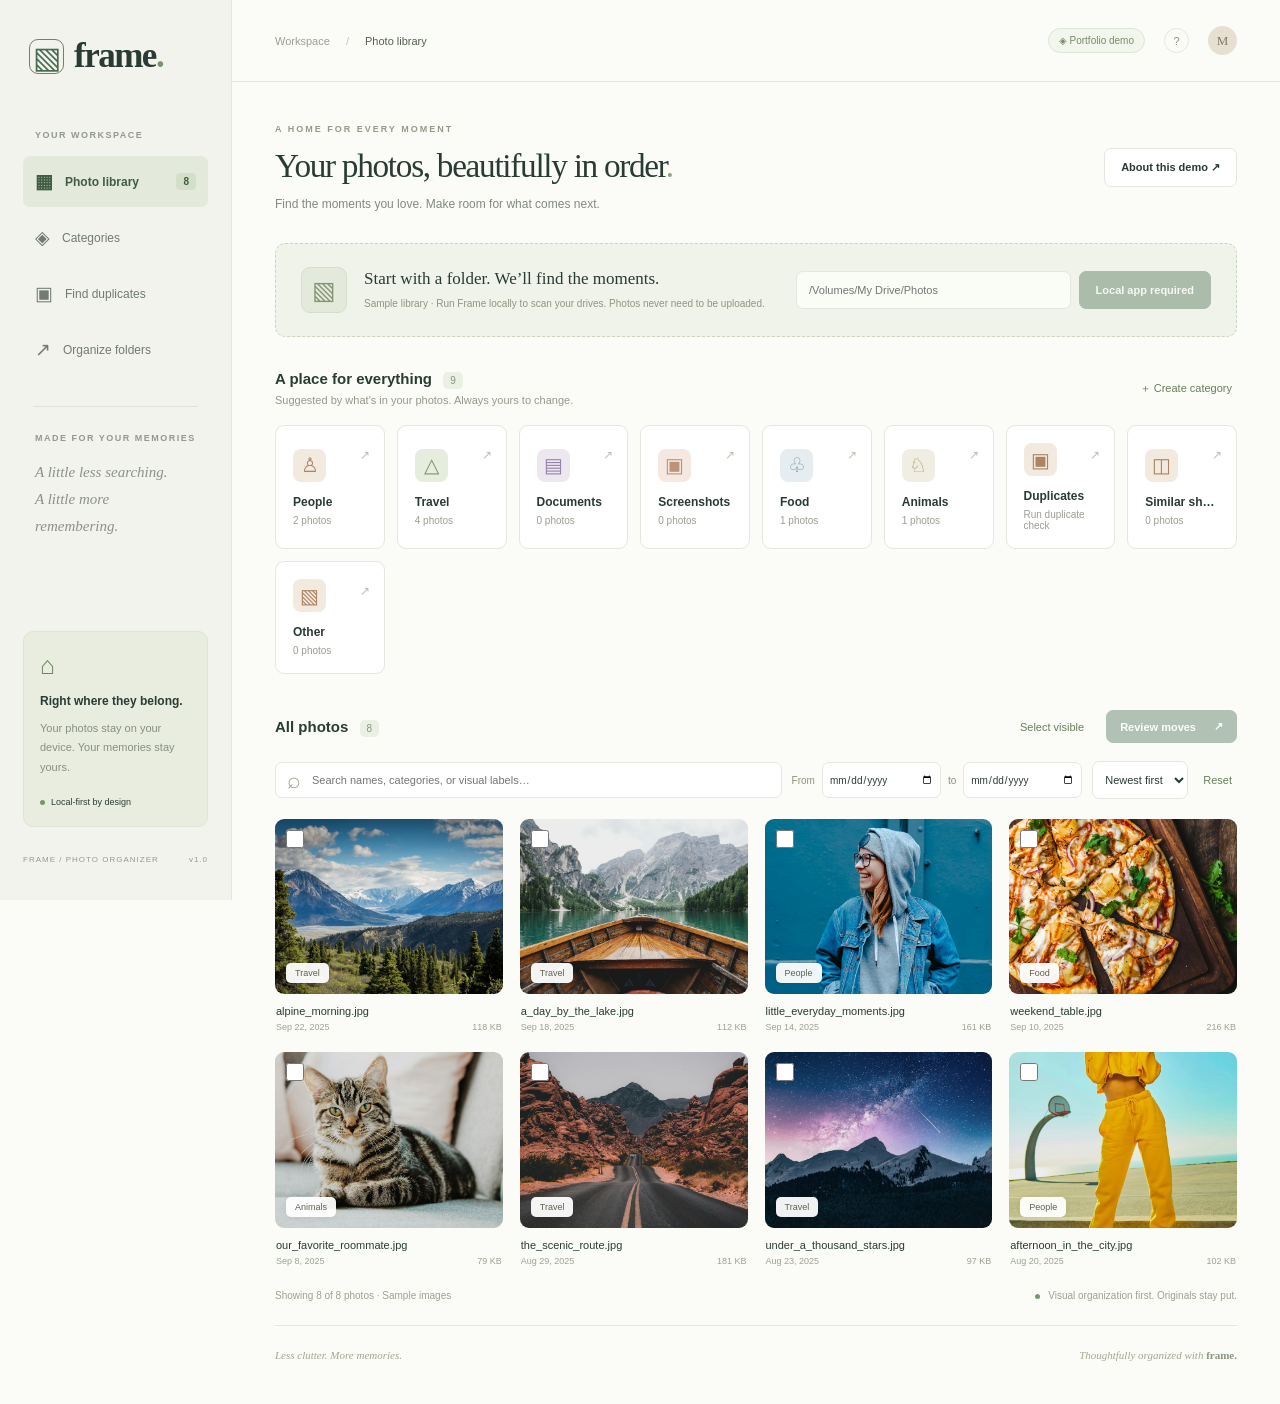
==== index.html @ 637c3566 "Update Frame portfolio demo interface" ====
<!doctype html>
<html lang="en"><head><meta charset="utf-8"><meta name="viewport" content="width=device-width,initial-scale=1"><meta name="description" content="Frame — a little order for a lifetime of photos. A private, local-first photo organizer."><title>Frame — Your photos, beautifully in order</title><link rel="icon" href="assets/icon.svg"><link rel="stylesheet" href="style.css"><script src="app.js" defer></script></head>
<body>
<aside class="sidebar">
<a class="brand" href="./" aria-label="Frame home"><span class="logo">▧</span> frame<span class="brand-dot">.</span></a>
<div class="workspace-label">YOUR WORKSPACE</div>
<button class="nav-item active" id="libraryNav"><span>▦</span> Photo library <span class="nav-count" id="navCount">0</span></button>
<button class="nav-item" id="categoryNav"><span>◈</span> Categories</button>
<button class="nav-item" id="duplicatesNav"><span>▣</span> Find duplicates</button>
<button class="nav-item" id="movesNav"><span>↗</span> Organize folders</button>
<div class="sidebar-divider"></div>
<div class="workspace-label">MADE FOR YOUR MEMORIES</div>
<p class="sidebar-copy">A little less searching.<br>A little more remembering.</p>
<div class="privacy-card"><span class="privacy-icon">⌂</span><strong>Right where they belong.</strong><p>Your photos stay on your device. Your memories stay yours.</p><span class="privacy-status"><i></i> Local-first by design</span></div>
<div class="sidebar-bottom">FRAME / PHOTO ORGANIZER <span>v1.0</span></div>
</aside>
<main>
<header class="topbar"><span>Workspace <span class="crumb">/</span> <b>Photo library</b></span><div class="topbar-right"><span id="modeBadge" class="mode-badge">Connecting…</span><button class="icon-button" id="helpButton" aria-label="How Frame works">?</button><span class="avatar">M</span></div></header>
<div class="content">
<section class="page-heading"><div><div class="eyebrow">A HOME FOR EVERY MOMENT</div><h1>Your photos, beautifully in order<span>.</span></h1><p>Find the moments you love. Make room for what comes next.</p></div><button id="demoButton" class="button secondary">Explore demo <span>↗</span></button></section>
<section class="import-panel"><div class="import-icon">▧</div><div class="import-copy"><h2>Start with a folder. We’ll find the moments.</h2><p id="importHint">Choose a folder on your Mac or a connected drive. Nothing is moved.</p></div><form id="scanForm"><label class="sr-only" for="folderPath">Folder path</label><input id="folderPath" autocomplete="off" placeholder="/Volumes/My Drive/Photos" required><button class="button secondary" id="chooseFolder" type="button" hidden>Choose folder…</button><button class="button primary" id="scanButton" type="submit">Scan folder <span>→</span></button></form></section>
<div id="scanStatus" class="scan-status" hidden role="status"></div>
<div class="section-title"><div><h2>A place for everything <span id="categoryTotal"></span></h2><p>Suggested by what’s in your photos. Always yours to change.</p></div><button class="text-button" id="newCategory">＋ Create category</button></div>
<section id="categoryCards" class="category-cards" aria-label="Photo categories"></section>
<section class="library-section"><div class="library-heading"><h2 id="libraryTitle">All photos <span id="photoCount">0</span></h2><div class="library-tools"><button class="text-button" id="selectVisible">Select visible</button><button class="button primary small" id="reviewButton" disabled>Review moves <span>↗</span></button></div></div>
<div class="filters"><div class="search-wrap"><span>⌕</span><input id="search" type="search" placeholder="Search names, categories, or visual labels…" aria-label="Search photos"></div><div class="date-group"><label for="fromDate">From</label><input id="fromDate" type="date" aria-label="Start date"><label for="toDate">to</label><input id="toDate" type="date" aria-label="End date"></div><select id="sort" aria-label="Sort photos"><option value="new">Newest first</option><option value="old">Oldest first</option><option value="name">Name A–Z</option></select><button class="text-button" id="clearFilters">Reset</button></div>
<div id="selectionBar" class="selection-bar" hidden><strong id="selectionText"></strong><button class="text-button" id="assignCategory">Add to category</button><button class="text-button" id="replaceCategory">Change categories</button><button class="text-button" id="reviewDeletion">Review for deletion…</button><button class="text-button" id="clearSelection">Clear selection</button></div>
<div id="photoGrid" class="photo-grid"></div><div id="emptyState" class="empty-state"><div>▧</div><h3>Your memories start here</h3><p>Scan a photo folder, or explore the sample library to see Frame in action.</p><button class="button secondary" id="emptyDemo">Explore sample library →</button></div>
<button id="loadMore" class="button secondary load-more" hidden>Show more photos</button>
<div class="library-footer"><span id="resultCount">No photos yet</span><span><i></i> Visual organization first. Originals stay put.</span></div></section>
<footer class="page-footer"><span>Less clutter. More memories.</span><span>Thoughtfully organized with <b>frame.</b></span></footer>
</div></main>
<dialog id="modal"><div class="modal-heading"><h2 id="modalTitle"></h2><button class="icon-button" id="closeModal" aria-label="Close dialog">×</button></div><div id="modalBody"></div><div class="modal-actions" id="modalActions"></div></dialog>
<div id="toast" role="status" hidden></div>
</body></html>
---- style.css ----
:root{--ink:#293b34;--muted:#828980;--green:#456b51;--pale:#eef2e8;--line:#e5e7df;--paper:#fbfcf8;--white:#fff;--serif:Georgia,'Times New Roman',serif}*{box-sizing:border-box}body{margin:0;background:var(--paper);color:var(--ink);font:14px -apple-system,BlinkMacSystemFont,'Segoe UI',sans-serif}button,input,select{font:inherit}button,a,input,select{outline-offset:4px}button{cursor:pointer}button:disabled{opacity:.4;cursor:not-allowed}a{color:inherit;text-decoration:none}button{color:inherit}button,input,select{border-radius:7px}input,select{border:1px solid var(--line);background:white;color:var(--ink);padding:11px 12px;min-width:0}button{border:0;background:none}button:hover:not(:disabled){filter:brightness(.96)}.sidebar{position:fixed;inset:0 auto 0 0;width:232px;background:#f2f3ed;border-right:1px solid var(--line);padding:36px 23px;display:flex;flex-direction:column}.brand{font-family:var(--serif);font-size:35px;font-weight:bold;display:flex;align-items:center;letter-spacing:-1.5px;gap:10px;margin:0 6px 54px}.brand-dot{color:#7b936a;margin-left:-10px}.logo{font:30px Georgia;display:grid;place-items:center;width:35px;height:35px;border:1px solid #6f836a;border-radius:9px;color:var(--green)}.workspace-label{font-size:9px;letter-spacing:1.5px;color:#92998d;font-weight:600;margin:0 12px 16px}.nav-item{display:flex;align-items:center;text-align:left;gap:12px;padding:14px 12px;margin-bottom:5px;font-size:12px;width:100%;color:#717b70}.nav-item>span:first-child{font-size:19px}.nav-item.active{background:#e3e9db;color:#405c42;font-weight:600}.nav-count{margin-left:auto;font-size:10px;background:#d4dfc9;padding:3px 7px;border-radius:4px}.sidebar-divider{border-top:1px solid #dfe3d8;margin:26px 10px}.sidebar-copy{font:italic 15px/1.8 var(--serif);color:#8b9384;margin:0 12px}.privacy-card{margin-top:auto;background:#e8ede0;border:1px solid #dde5d4;padding:19px 16px;border-radius:10px}.privacy-icon{display:block;font-size:25px;color:#6f8660;margin-bottom:12px}.privacy-card strong{font-size:12px}.privacy-card p{font-size:11px;line-height:1.8;color:#87907c}.privacy-status{font-size:9px;display:flex;align-items:center;gap:6px;margin-top:19px}.privacy-status i,.library-footer i{width:5px;height:5px;border-radius:50%;background:#78966e;display:inline-block}.sidebar-bottom{margin-top:28px;font-size:8px;letter-spacing:1px;color:#959b8c;display:flex;justify-content:space-between}main{margin-left:232px}.topbar{height:82px;border-bottom:1px solid var(--line);display:flex;align-items:center;justify-content:space-between;padding:0 43px;font-size:11px;color:#9a9e95}.topbar b{font-weight:500;color:#54604f}.crumb{margin:0 13px;color:#bfc3b9}.topbar-right{display:flex;gap:19px;align-items:center}.mode-badge{border:1px solid #dde5d4;background:#f3f6ed;color:#778b64;padding:6px 10px;border-radius:20px;font-size:10px}.avatar{width:29px;height:29px;border-radius:50%;background:#e7e0d2;display:grid;place-items:center;color:#827761;font:13px var(--serif)}.icon-button{border:1px solid var(--line);border-radius:50%;width:25px;height:25px;color:#8a9380}.content{max-width:1510px;margin:auto;padding:42px 43px 20px}.page-heading{display:flex;justify-content:space-between;align-items:center;gap:20px;margin-bottom:32px}.eyebrow{font-size:9px;letter-spacing:2px;color:#939b88;font-weight:600}h1{font:normal clamp(26px,2.6vw,39px)/1.18 var(--serif);letter-spacing:-1.3px;margin:12px 0}h1 span{color:#93a17e}.page-heading p{font-size:12px;color:var(--muted);margin:0}.button{padding:12px 16px;display:inline-flex;align-items:center;justify-content:center;gap:18px;font-size:11px;font-weight:600;white-space:nowrap}.primary{background:var(--green);color:#fff;border:1px solid var(--green)}.secondary{background:white;border:1px solid var(--line)}.small{padding:9px 13px}.import-panel{padding:23px 25px;border:1px dashed #cbd4c1;background:#f0f3e9;border-radius:10px;display:flex;align-items:center;gap:17px}.import-icon{font-size:25px;color:#839573;background:#e4eadb;border:1px solid #d6dfcb;border-radius:9px;min-width:46px;height:46px;display:grid;place-items:center}.import-copy{flex:1}.import-copy h2{font:normal 17px var(--serif);margin:0 0 7px}.import-copy p{font-size:10px;color:#8d9681;margin:0;line-height:1.6}#scanForm{display:flex;gap:8px;flex:1;max-width:430px}#folderPath{width:100%;font-size:11px;background:#fafcf6}.section-title{display:flex;justify-content:space-between;align-items:center;margin:33px 0 19px}h2{font-size:15px;font-weight:600;margin:0}.section-title h2 span,.library-heading h2 span{font:10px -apple-system,sans-serif;color:#87967c;background:#eaf0e3;border-radius:5px;padding:3px 7px;margin-left:7px}.section-title p{font-size:11px;color:#93998b;margin:7px 0 0}.text-button{font-size:11px;color:#687e59;padding:8px 5px;white-space:nowrap}.category-cards{display:grid;grid-template-columns:repeat(8,minmax(0,1fr));gap:12px}.category-card{border:1px solid var(--line);background:#fff;padding:17px;text-align:left;border-radius:9px;min-height:112px;position:relative}.category-card.active{border-color:#7a9270;background:#f0f4e9;box-shadow:0 0 0 1px #7a927022}.cat-icon{display:grid;place-items:center;background:#f2e9df;color:#ad8461;width:33px;height:33px;border-radius:8px;font:20px var(--serif);margin-bottom:13px}.category-card:nth-child(2) .cat-icon{background:#e6eddf;color:#7d9664}.category-card:nth-child(3) .cat-icon{background:#ede8f0;color:#9782ab}.category-card:nth-child(4) .cat-icon{background:#f5e8e1;color:#bd9377}.category-card:nth-child(5) .cat-icon{background:#e6edf1;color:#7c9aa7}.category-card:nth-child(6) .cat-icon{background:#f0eee2;color:#a69b69}.cat-name{display:block;font-size:12px;font-weight:600;overflow:hidden;text-overflow:ellipsis;white-space:nowrap}.cat-count{display:block;font-size:10px;color:#9a9e92;margin-top:6px}.cat-arrow{position:absolute;right:14px;top:22px;color:#b8c0af;font-size:12px}.library-section{margin-top:36px}.library-heading{display:flex;align-items:center;justify-content:space-between;margin-bottom:18px}.library-tools{display:flex;align-items:center;gap:17px}.filters{display:flex;gap:10px;margin-bottom:20px;align-items:center}.search-wrap{display:flex;align-items:center;position:relative;flex:1;min-width:150px}.search-wrap span{position:absolute;left:12px;font-size:23px;color:#9da694}.search-wrap input{width:100%;padding-left:36px;font-size:11px}.date-group{display:flex;align-items:center;gap:7px;color:#89927e;font-size:10px}.date-group input{font-size:10px;padding:10px 6px;width:119px}select{font-size:11px;max-width:170px;padding:11px 8px}.photo-grid{display:grid;grid-template-columns:repeat(4,minmax(0,1fr));gap:20px 17px}.photo-card{min-width:0}.photo-image{position:relative;border-radius:9px;overflow:hidden;aspect-ratio:1.3;background:#e8eadd}.photo-image img{width:100%;height:100%;object-fit:cover;transition:transform .35s}.photo-card:hover img{transform:scale(1.035)}.photo-card.selected .photo-image{outline:3px solid #6e8a58;outline-offset:2px}.photo-checkbox{position:absolute;top:11px;left:11px;width:18px;height:18px;accent-color:#4b6f4c;cursor:pointer;margin:0}.photo-open{position:absolute;inset:0;width:100%;height:100%;border-radius:0}.photo-checkbox{z-index:1}.photo-tag{position:absolute;bottom:11px;left:11px;background:#fffffff0;padding:5px 9px;border-radius:5px;font-size:9px;color:#59644f;pointer-events:none;box-shadow:0 1px 5px #0001}.photo-name{font-size:11px;font-weight:500;margin:11px 1px 5px;white-space:nowrap;overflow:hidden;text-overflow:ellipsis}.photo-meta{display:flex;justify-content:space-between;font-size:9px;color:#9da292;gap:8px;margin:0 1px}.library-footer{display:flex;justify-content:space-between;padding:24px 0;border-bottom:1px solid var(--line);font-size:10px;color:#9ba28f}.library-footer i{margin-right:5px}.page-footer{display:flex;justify-content:space-between;font:italic 11px var(--serif);color:#a1a791;padding:23px 0}.page-footer b{font-style:normal;color:#88957c}.selection-bar{display:flex;align-items:center;gap:18px;background:#e7eedf;padding:8px 14px;border-radius:7px;margin:0 0 18px;font-size:12px}.empty-state{text-align:center;padding:60px 20px;border:1px dashed #d8dfce;border-radius:10px;color:#929b86}.empty-state>div{font-size:42px}.empty-state h3{font:24px var(--serif);color:#536b4c}.empty-state p{font-size:12px}.load-more{display:block;margin:24px auto 0}.scan-status{background:#e7eddf;padding:13px 18px;margin-top:14px;border-radius:7px;font-size:12px;line-height:1.6}.scan-status progress{width:100%;height:5px;accent-color:var(--green)}dialog{border:1px solid var(--line);border-radius:15px;width:min(700px,94vw);padding:26px;color:var(--ink);box-shadow:0 30px 100px #182b3433}dialog::backdrop{background:#23302b80;backdrop-filter:blur(4px)}.modal-heading{display:flex;align-items:center;justify-content:space-between;margin-bottom:20px}.modal-heading h2{font:25px var(--serif)}#modalBody{font-size:13px;line-height:1.7;max-height:65vh;overflow:auto}#modalBody input,#modalBody select{width:100%;margin:8px 0}#modalBody label{display:block;font-size:12px}#modalBody .detail-image{width:100%;max-height:43vh;object-fit:contain;background:#f2f3ec;border-radius:9px}.modal-actions{display:flex;justify-content:flex-end;gap:10px;margin-top:22px}.move-entry{padding:12px 0;border-bottom:1px solid var(--line);word-break:break-all;font-size:11px}.move-entry b{display:block}.note{background:#f0f3e9;padding:12px;border-radius:7px;color:#657359;font-size:12px}.detail-path{word-break:break-all;color:#839078;font-size:11px}#toast{position:fixed;bottom:25px;left:50%;transform:translateX(-50%);max-width:90vw;padding:14px 22px;border-radius:9px;background:#314e39;color:white;z-index:10;font-size:12px;box-shadow:0 5px 20px #0002}[hidden]{display:none!important}.sr-only{position:absolute;width:1px;height:1px;overflow:hidden;clip:rect(0,0,0,0)}@media(min-width:1600px){.photo-grid{grid-template-columns:repeat(5,minmax(0,1fr))}}@media(max-width:1200px){.sidebar{width:195px;padding:30px 15px}main{margin-left:195px}.content{padding:30px 26px}.topbar{padding:0 26px}.import-panel{flex-wrap:wrap}#scanForm{max-width:none;flex-basis:100%}.category-cards{grid-template-columns:repeat(3,minmax(0,1fr))}.category-card{min-height:94px}.cat-icon{float:left;margin:0 12px 0 0}.cat-arrow{display:none}.cat-name{margin-top:3px}.photo-grid{grid-template-columns:repeat(3,minmax(0,1fr))}.filters{flex-wrap:wrap}.search-wrap{flex-basis:100%}}@media(max-width:760px){.sidebar{display:none}main{margin-left:0}.content{padding:25px 18px}.topbar{height:62px;padding:0 18px}.page-heading{align-items:flex-start}.page-heading>.button{display:none}h1{font-size:30px;max-width:340px}.category-cards{gap:8px}.category-card{padding:12px}.cat-icon{float:none;margin-bottom:8px;width:27px;height:27px;font-size:17px}.cat-name{font-size:11px}.photo-grid{grid-template-columns:repeat(2,minmax(0,1fr));gap:18px 12px}.import-panel{padding:17px}.import-copy h2{font-size:16px}.import-icon{display:none}.section-title p{max-width:220px;line-height:1.6}.section-title{gap:8px}.section-title h2{font-size:14px}.date-group input{width:112px}.filters select{flex:1}.library-tools{gap:7px}.library-tools .text-button{font-size:10px}.library-footer{gap:15px;font-size:9px;line-height:1.6}.selection-bar{flex-wrap:wrap;gap:8px}.page-footer{font-size:10px}.topbar-right{gap:10px}}

.duplicate-group{display:grid;grid-template-columns:repeat(auto-fit,minmax(150px,1fr));gap:12px;border-bottom:1px solid var(--line);padding-bottom:18px}.duplicate-group img{width:100%;height:140px;object-fit:cover;border-radius:8px}.duplicate-group p{margin:4px 0;overflow-wrap:anywhere}.duplicate-group input{width:auto!important;margin-right:6px!important}.duplicate-group label{display:flex!important;align-items:center}
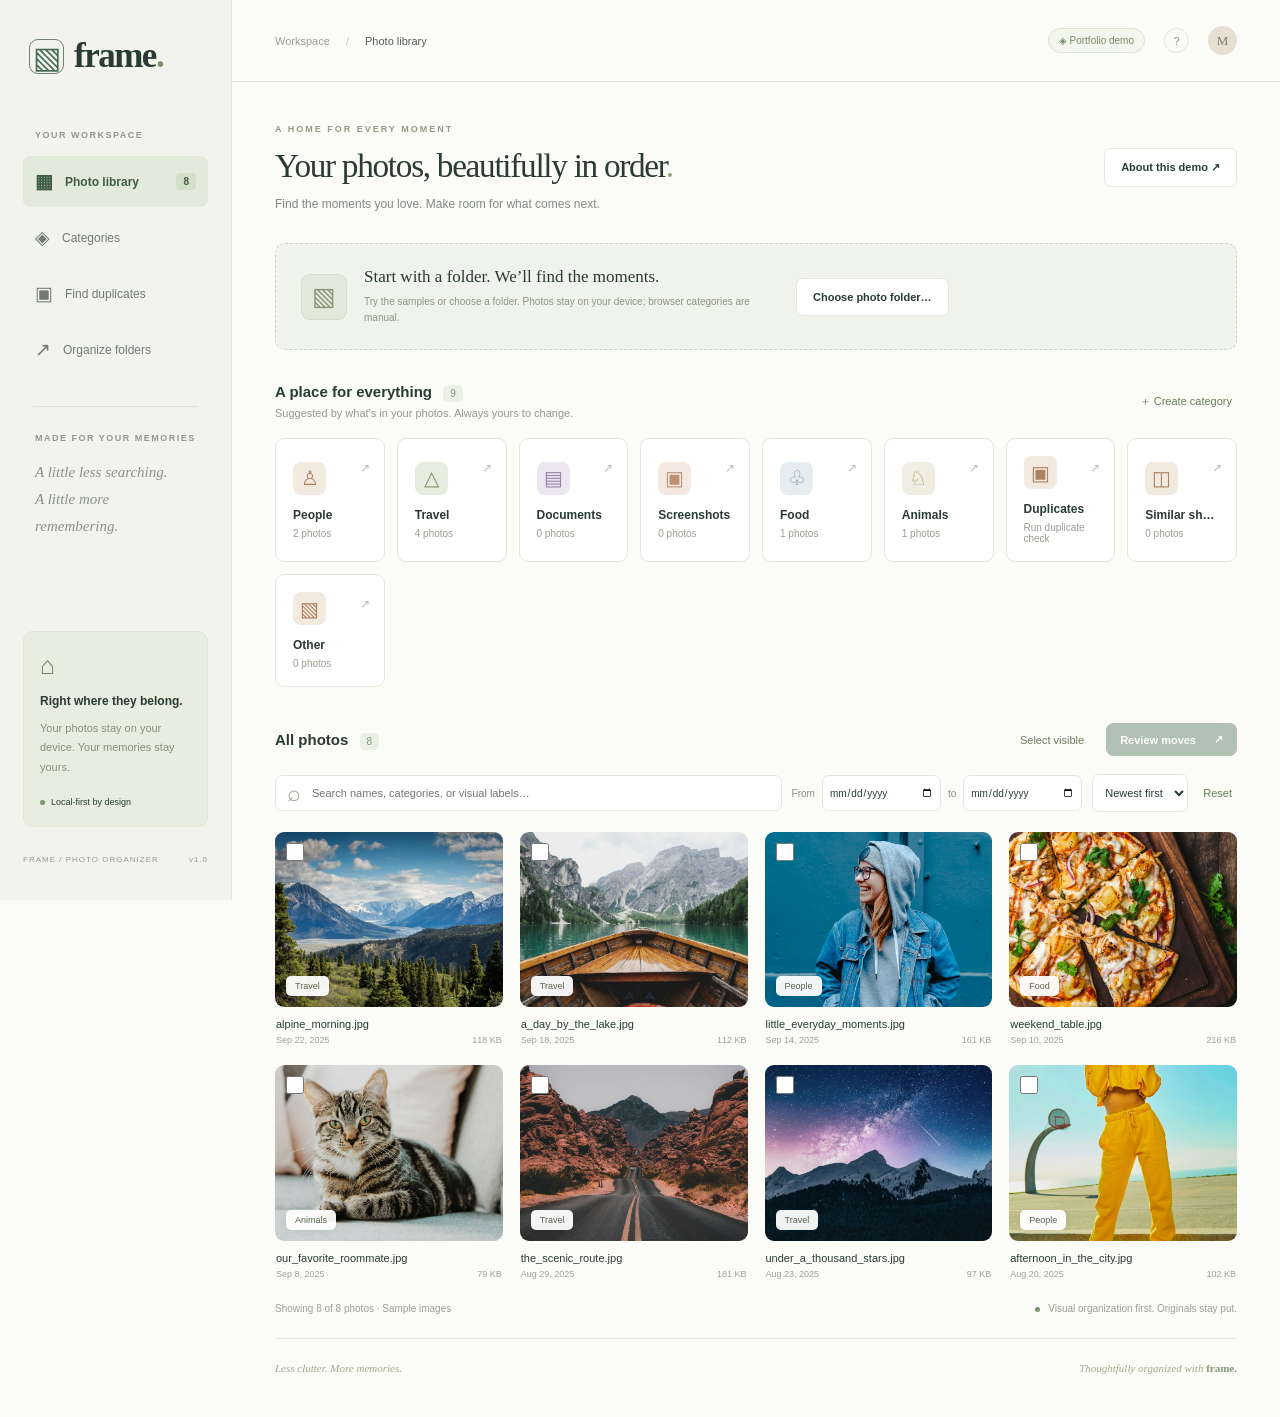
==== commit f57f5749: "Allow private browser-local folder viewing" ====
--- a/index.html
+++ b/index.html
@@ -18,7 +18,7 @@
 <header class="topbar"><span>Workspace <span class="crumb">/</span> <b>Photo library</b></span><div class="topbar-right"><span id="modeBadge" class="mode-badge">Connecting…</span><button class="icon-button" id="helpButton" aria-label="How Frame works">?</button><span class="avatar">M</span></div></header>
 <div class="content">
 <section class="page-heading"><div><div class="eyebrow">A HOME FOR EVERY MOMENT</div><h1>Your photos, beautifully in order<span>.</span></h1><p>Find the moments you love. Make room for what comes next.</p></div><button id="demoButton" class="button secondary">Explore demo <span>↗</span></button></section>
-<section class="import-panel"><div class="import-icon">▧</div><div class="import-copy"><h2>Start with a folder. We’ll find the moments.</h2><p id="importHint">Choose a folder on your Mac or a connected drive. Nothing is moved.</p></div><form id="scanForm"><label class="sr-only" for="folderPath">Folder path</label><input id="folderPath" autocomplete="off" placeholder="/Volumes/My Drive/Photos" required><button class="button secondary" id="chooseFolder" type="button" hidden>Choose folder…</button><button class="button primary" id="scanButton" type="submit">Scan folder <span>→</span></button></form></section>
+<section class="import-panel"><div class="import-icon">▧</div><div class="import-copy"><h2>Start with a folder. We’ll find the moments.</h2><p id="importHint">Choose a folder on your Mac or a connected drive. Nothing is moved.</p></div><form id="scanForm"><label class="sr-only" for="folderPath">Folder path</label><input id="folderPath" autocomplete="off" placeholder="/Volumes/My Drive/Photos" required><button class="button secondary" id="chooseFolder" type="button" hidden>Choose folder…</button><input id="browserFolder" type="file" webkitdirectory multiple hidden><button class="button primary" id="scanButton" type="submit">Scan folder <span>→</span></button></form></section>
 <div id="scanStatus" class="scan-status" hidden role="status"></div>
 <div class="section-title"><div><h2>A place for everything <span id="categoryTotal"></span></h2><p>Suggested by what’s in your photos. Always yours to change.</p></div><button class="text-button" id="newCategory">＋ Create category</button></div>
 <section id="categoryCards" class="category-cards" aria-label="Photo categories"></section>
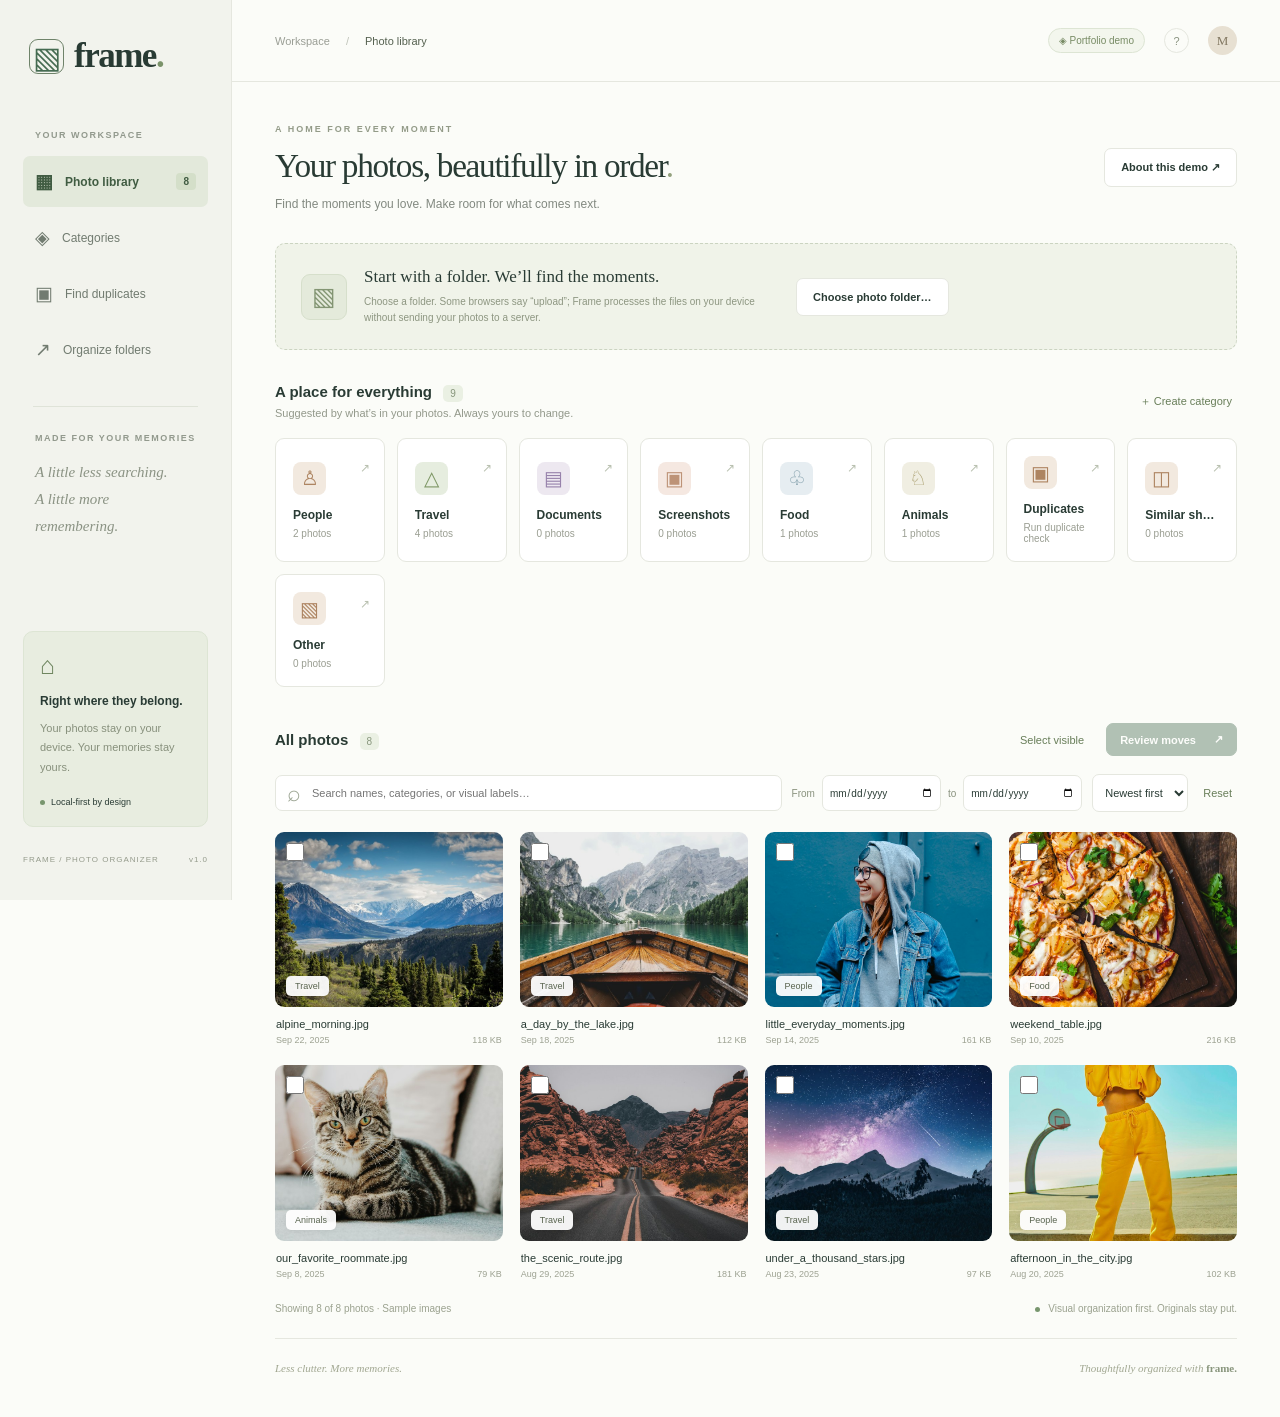
==== commit 382c7460: "Add on-device photo grouping and duplicate checks" ====
--- a/index.html
+++ b/index.html
@@ -1,5 +1,5 @@
 <!doctype html>
-<html lang="en"><head><meta charset="utf-8"><meta name="viewport" content="width=device-width,initial-scale=1"><meta name="description" content="Frame — a little order for a lifetime of photos. A private, local-first photo organizer."><title>Frame — Your photos, beautifully in order</title><link rel="icon" href="assets/icon.svg"><link rel="stylesheet" href="style.css"><script src="app.js" defer></script></head>
+<html lang="en"><head><meta charset="utf-8"><meta name="viewport" content="width=device-width,initial-scale=1"><meta name="description" content="Frame — a little order for a lifetime of photos. A private, local-first photo organizer."><title>Frame — Your photos, beautifully in order</title><link rel="icon" href="assets/icon.svg"><link rel="stylesheet" href="style.css?v=20261105"><script src="assets/frame-detector.js?v=20261105c" defer></script><script src="browser-analysis.js?v=20261105c" defer></script><script src="app.js?v=20261105c" defer></script></head>
 <body>
 <aside class="sidebar">
 <a class="brand" href="./" aria-label="Frame home"><span class="logo">▧</span> frame<span class="brand-dot">.</span></a>
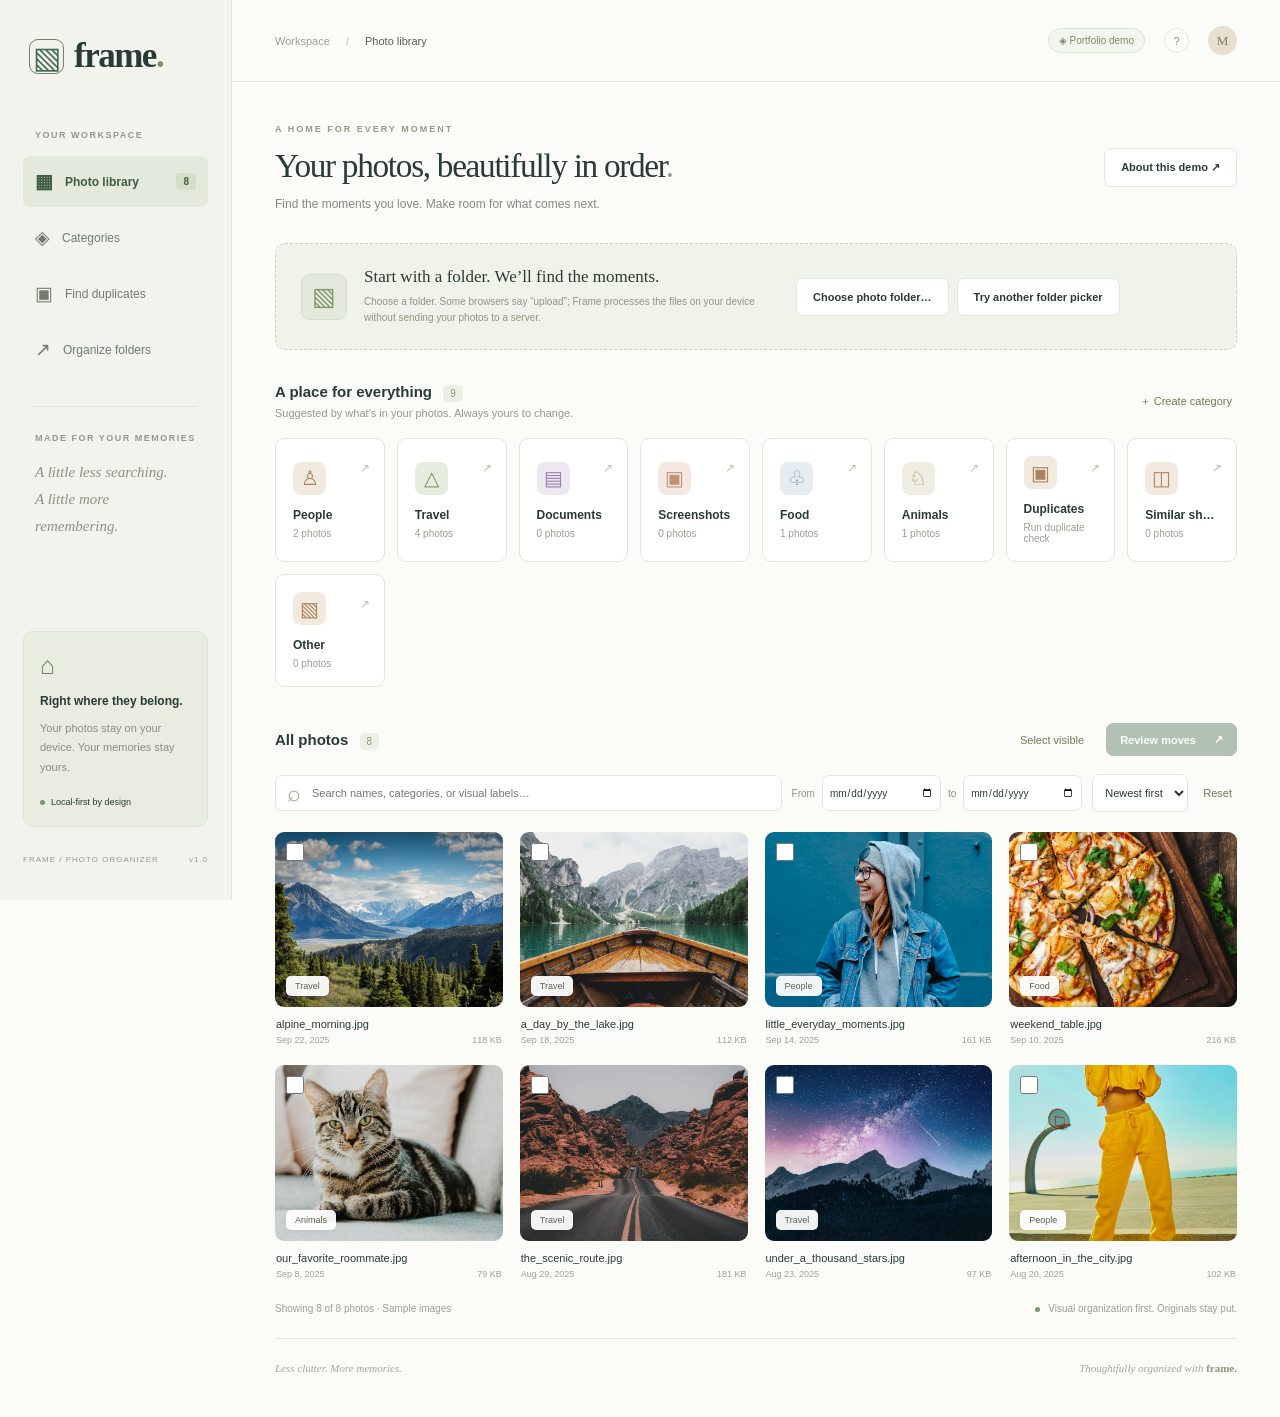
==== commit 8a846a26: "Improve browser folder picker feedback" ====
--- a/index.html
+++ b/index.html
@@ -1,5 +1,5 @@
 <!doctype html>
-<html lang="en"><head><meta charset="utf-8"><meta name="viewport" content="width=device-width,initial-scale=1"><meta name="description" content="Frame — a little order for a lifetime of photos. A private, local-first photo organizer."><title>Frame — Your photos, beautifully in order</title><link rel="icon" href="assets/icon.svg"><link rel="stylesheet" href="style.css?v=20261105"><script src="assets/frame-detector.js?v=20261105c" defer></script><script src="browser-analysis.js?v=20261105c" defer></script><script src="app.js?v=20261105c" defer></script></head>
+<html lang="en"><head><meta charset="utf-8"><meta name="viewport" content="width=device-width,initial-scale=1"><meta name="description" content="Frame — a little order for a lifetime of photos. A private, local-first photo organizer."><title>Frame — Your photos, beautifully in order</title><link rel="icon" href="assets/icon.svg"><link rel="stylesheet" href="style.css?v=20261105"><script src="assets/frame-detector.js?v=20261105d" defer></script><script src="browser-analysis.js?v=20261105d" defer></script><script src="app.js?v=20261105d" defer></script></head>
 <body>
 <aside class="sidebar">
 <a class="brand" href="./" aria-label="Frame home"><span class="logo">▧</span> frame<span class="brand-dot">.</span></a>
@@ -18,7 +18,7 @@
 <header class="topbar"><span>Workspace <span class="crumb">/</span> <b>Photo library</b></span><div class="topbar-right"><span id="modeBadge" class="mode-badge">Connecting…</span><button class="icon-button" id="helpButton" aria-label="How Frame works">?</button><span class="avatar">M</span></div></header>
 <div class="content">
 <section class="page-heading"><div><div class="eyebrow">A HOME FOR EVERY MOMENT</div><h1>Your photos, beautifully in order<span>.</span></h1><p>Find the moments you love. Make room for what comes next.</p></div><button id="demoButton" class="button secondary">Explore demo <span>↗</span></button></section>
-<section class="import-panel"><div class="import-icon">▧</div><div class="import-copy"><h2>Start with a folder. We’ll find the moments.</h2><p id="importHint">Choose a folder on your Mac or a connected drive. Nothing is moved.</p></div><form id="scanForm"><label class="sr-only" for="folderPath">Folder path</label><input id="folderPath" autocomplete="off" placeholder="/Volumes/My Drive/Photos" required><button class="button secondary" id="chooseFolder" type="button" hidden>Choose folder…</button><input id="browserFolder" type="file" webkitdirectory multiple hidden><button class="button primary" id="scanButton" type="submit">Scan folder <span>→</span></button></form></section>
+<section class="import-panel"><div class="import-icon">▧</div><div class="import-copy"><h2>Start with a folder. We’ll find the moments.</h2><p id="importHint">Choose a folder on your Mac or a connected drive. Nothing is moved.</p></div><form id="scanForm"><label class="sr-only" for="folderPath">Folder path</label><input id="folderPath" autocomplete="off" placeholder="/Volumes/My Drive/Photos" required><button class="button secondary" id="chooseFolder" type="button" hidden>Choose folder…</button><button class="button secondary" id="compatFolder" type="button" hidden>Try another folder picker</button><input id="browserFolder" type="file" webkitdirectory multiple hidden><button class="button primary" id="scanButton" type="submit">Scan folder <span>→</span></button></form></section>
 <div id="scanStatus" class="scan-status" hidden role="status"></div>
 <div class="section-title"><div><h2>A place for everything <span id="categoryTotal"></span></h2><p>Suggested by what’s in your photos. Always yours to change.</p></div><button class="text-button" id="newCategory">＋ Create category</button></div>
 <section id="categoryCards" class="category-cards" aria-label="Photo categories"></section>
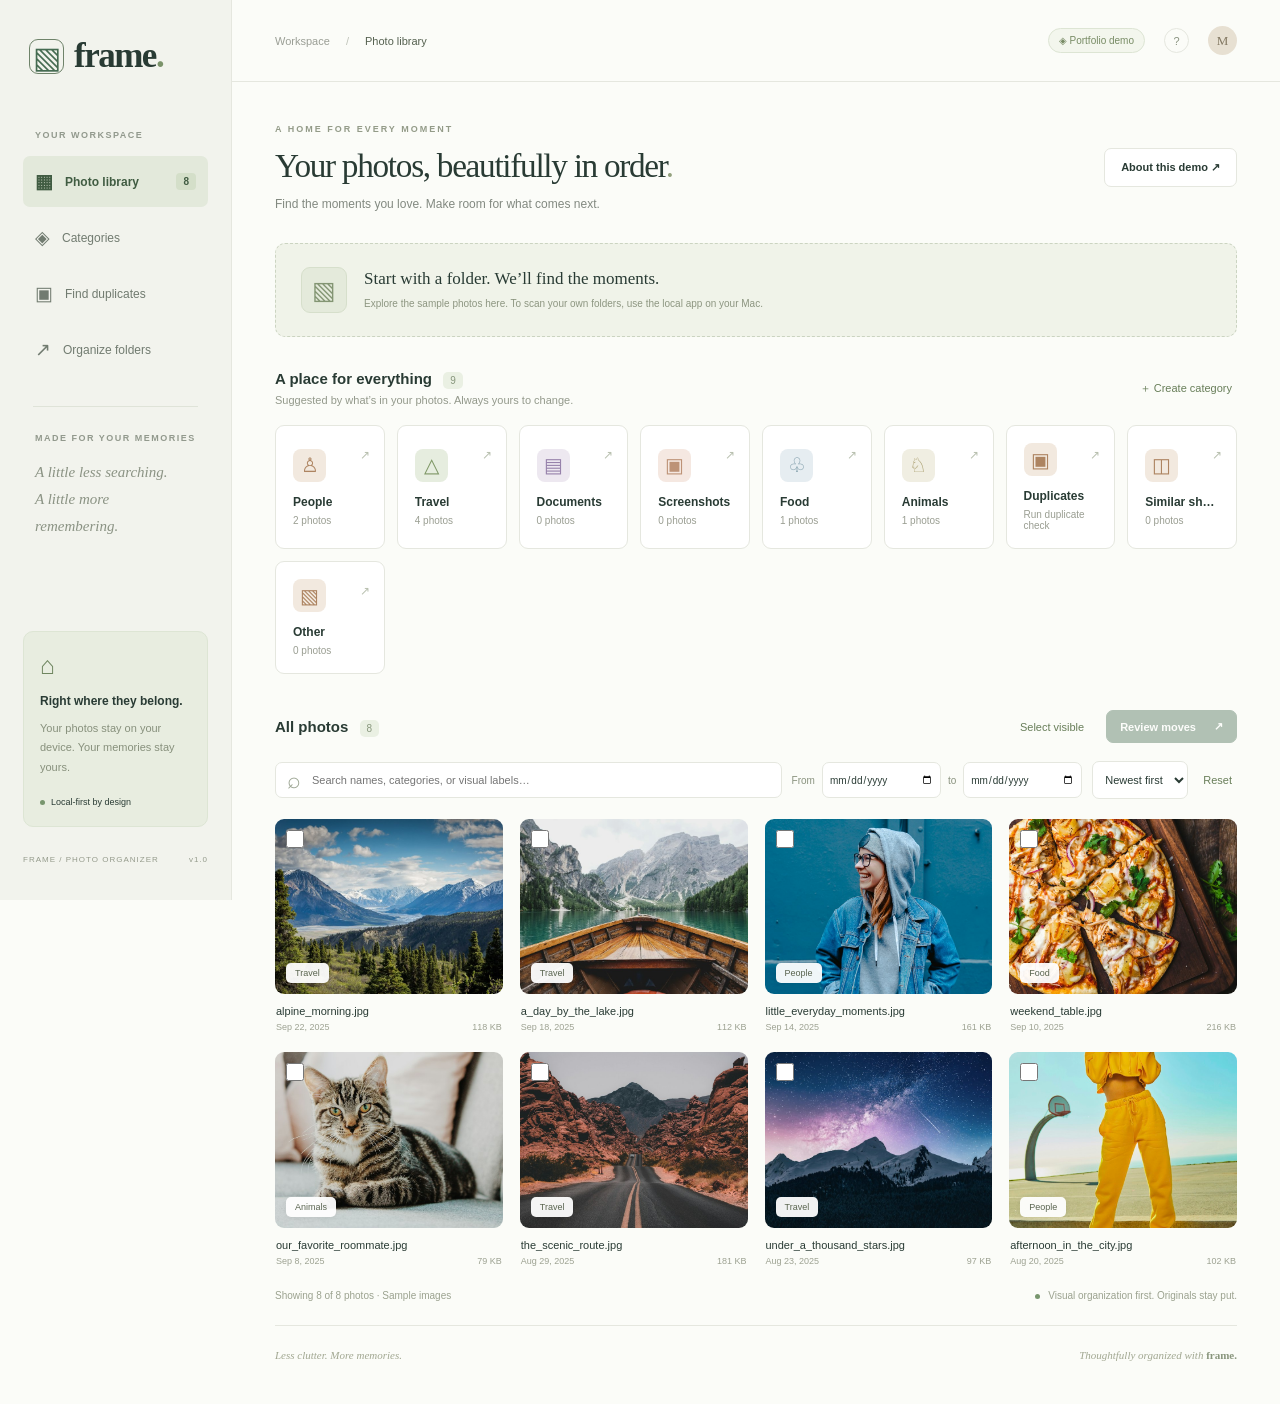
==== commit c042b74d: "Make public website a sample-only demo" ====
--- a/index.html
+++ b/index.html
@@ -1,5 +1,5 @@
 <!doctype html>
-<html lang="en"><head><meta charset="utf-8"><meta name="viewport" content="width=device-width,initial-scale=1"><meta name="description" content="Frame — a little order for a lifetime of photos. A private, local-first photo organizer."><title>Frame — Your photos, beautifully in order</title><link rel="icon" href="assets/icon.svg"><link rel="stylesheet" href="style.css?v=20261105"><script src="assets/frame-detector.js?v=20261105d" defer></script><script src="browser-analysis.js?v=20261105d" defer></script><script src="app.js?v=20261105d" defer></script></head>
+<html lang="en"><head><meta charset="utf-8"><meta name="viewport" content="width=device-width,initial-scale=1"><meta name="description" content="Frame — a little order for a lifetime of photos. A private, local-first photo organizer."><title>Frame — Your photos, beautifully in order</title><link rel="icon" href="assets/icon.svg"><link rel="stylesheet" href="style.css?v=20261105"><script src="browser-analysis.js?v=20261105e" defer></script><script src="app.js?v=20261105e" defer></script></head>
 <body>
 <aside class="sidebar">
 <a class="brand" href="./" aria-label="Frame home"><span class="logo">▧</span> frame<span class="brand-dot">.</span></a>
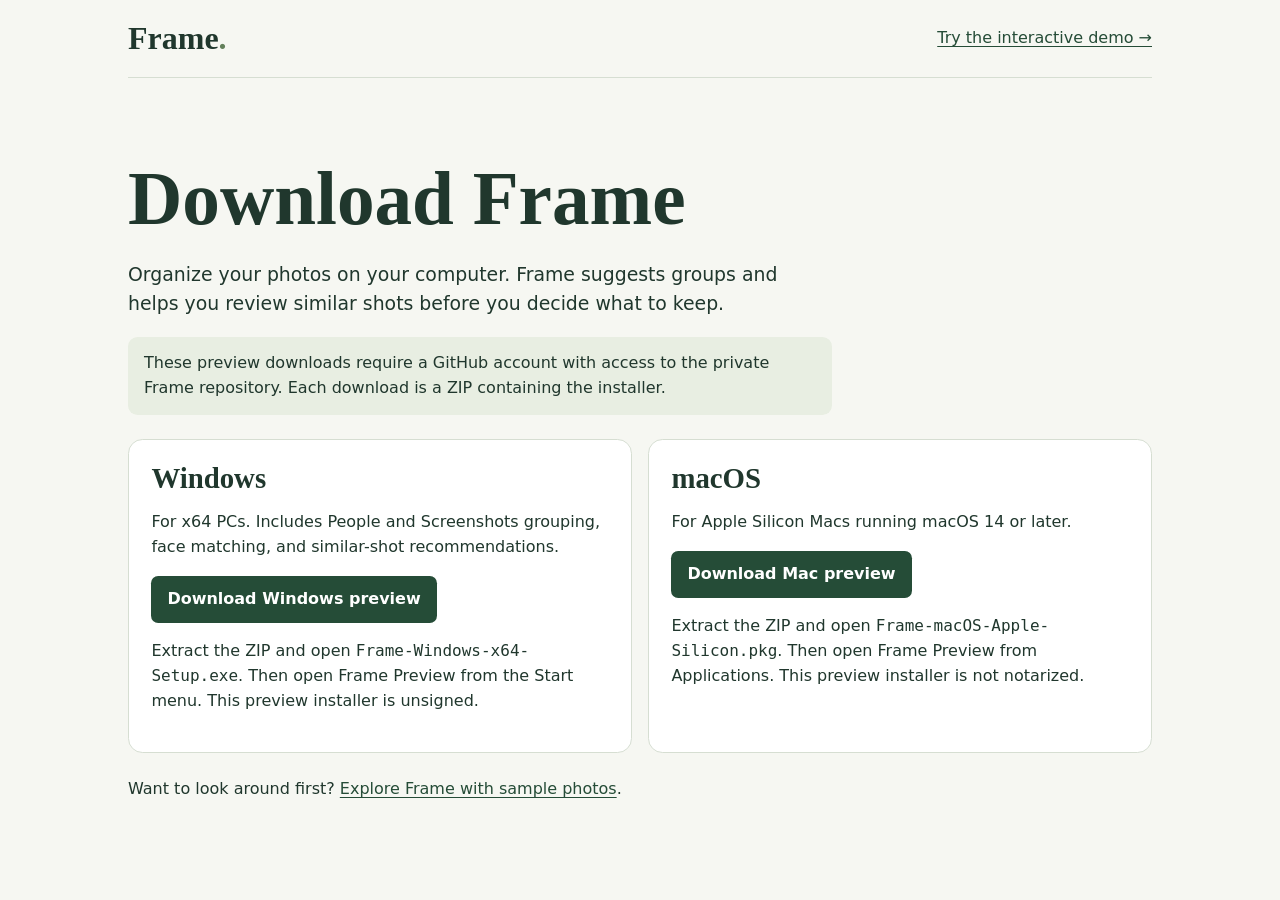
==== commit 472a9f5f: "Make desktop downloads the Frame Pages homepage" ====
--- a/index.html
+++ b/index.html
@@ -1,35 +1,34 @@
 <!doctype html>
-<html lang="en"><head><meta charset="utf-8"><meta name="viewport" content="width=device-width,initial-scale=1"><meta name="description" content="Frame — a little order for a lifetime of photos. A private, local-first photo organizer."><title>Frame — Your photos, beautifully in order</title><link rel="icon" href="assets/icon.svg"><link rel="stylesheet" href="style.css?v=20261105"><script src="browser-analysis.js?v=20261105e" defer></script><script src="app.js?v=20261105e" defer></script></head>
+<html lang="en">
+<head>
+<meta charset="utf-8">
+<meta name="viewport" content="width=device-width, initial-scale=1">
+<meta name="description" content="Download Frame for Windows or Mac, or explore the interactive photo organizer demo.">
+<title>Download Frame — Photo Organizer</title>
+<link rel="icon" href="assets/icon.svg">
+<link rel="stylesheet" href="download.css">
+</head>
 <body>
-<aside class="sidebar">
-<a class="brand" href="./" aria-label="Frame home"><span class="logo">▧</span> frame<span class="brand-dot">.</span></a>
-<div class="workspace-label">YOUR WORKSPACE</div>
-<button class="nav-item active" id="libraryNav"><span>▦</span> Photo library <span class="nav-count" id="navCount">0</span></button>
-<button class="nav-item" id="categoryNav"><span>◈</span> Categories</button>
-<button class="nav-item" id="duplicatesNav"><span>▣</span> Find duplicates</button>
-<button class="nav-item" id="movesNav"><span>↗</span> Organize folders</button>
-<div class="sidebar-divider"></div>
-<div class="workspace-label">MADE FOR YOUR MEMORIES</div>
-<p class="sidebar-copy">A little less searching.<br>A little more remembering.</p>
-<div class="privacy-card"><span class="privacy-icon">⌂</span><strong>Right where they belong.</strong><p>Your photos stay on your device. Your memories stay yours.</p><span class="privacy-status"><i></i> Local-first by design</span></div>
-<div class="sidebar-bottom">FRAME / PHOTO ORGANIZER <span>v1.0</span></div>
-</aside>
+<header><a class="brand" href="./">Frame<span>.</span></a><a href="demo.html?demo=1">Try the interactive demo →</a></header>
 <main>
-<header class="topbar"><span>Workspace <span class="crumb">/</span> <b>Photo library</b></span><div class="topbar-right"><span id="modeBadge" class="mode-badge">Connecting…</span><button class="icon-button" id="helpButton" aria-label="How Frame works">?</button><span class="avatar">M</span></div></header>
-<div class="content">
-<section class="page-heading"><div><div class="eyebrow">A HOME FOR EVERY MOMENT</div><h1>Your photos, beautifully in order<span>.</span></h1><p>Find the moments you love. Make room for what comes next.</p></div><button id="demoButton" class="button secondary">Explore demo <span>↗</span></button></section>
-<section class="import-panel"><div class="import-icon">▧</div><div class="import-copy"><h2>Start with a folder. We’ll find the moments.</h2><p id="importHint">Choose a folder on your Mac or a connected drive. Nothing is moved.</p></div><form id="scanForm"><label class="sr-only" for="folderPath">Folder path</label><input id="folderPath" autocomplete="off" placeholder="/Volumes/My Drive/Photos" required><button class="button secondary" id="chooseFolder" type="button" hidden>Choose folder…</button><button class="button secondary" id="compatFolder" type="button" hidden>Try another folder picker</button><input id="browserFolder" type="file" webkitdirectory multiple hidden><button class="button primary" id="scanButton" type="submit">Scan folder <span>→</span></button></form></section>
-<div id="scanStatus" class="scan-status" hidden role="status"></div>
-<div class="section-title"><div><h2>A place for everything <span id="categoryTotal"></span></h2><p>Suggested by what’s in your photos. Always yours to change.</p></div><button class="text-button" id="newCategory">＋ Create category</button></div>
-<section id="categoryCards" class="category-cards" aria-label="Photo categories"></section>
-<section class="library-section"><div class="library-heading"><h2 id="libraryTitle">All photos <span id="photoCount">0</span></h2><div class="library-tools"><button class="text-button" id="selectVisible">Select visible</button><button class="button primary small" id="reviewButton" disabled>Review moves <span>↗</span></button></div></div>
-<div class="filters"><div class="search-wrap"><span>⌕</span><input id="search" type="search" placeholder="Search names, categories, or visual labels…" aria-label="Search photos"></div><div class="date-group"><label for="fromDate">From</label><input id="fromDate" type="date" aria-label="Start date"><label for="toDate">to</label><input id="toDate" type="date" aria-label="End date"></div><select id="sort" aria-label="Sort photos"><option value="new">Newest first</option><option value="old">Oldest first</option><option value="name">Name A–Z</option></select><button class="text-button" id="clearFilters">Reset</button></div>
-<div id="selectionBar" class="selection-bar" hidden><strong id="selectionText"></strong><button class="text-button" id="assignCategory">Add to category</button><button class="text-button" id="replaceCategory">Change categories</button><button class="text-button" id="reviewDeletion">Review for deletion…</button><button class="text-button" id="clearSelection">Clear selection</button></div>
-<div id="photoGrid" class="photo-grid"></div><div id="emptyState" class="empty-state"><div>▧</div><h3>Your memories start here</h3><p>Scan a photo folder, or explore the sample library to see Frame in action.</p><button class="button secondary" id="emptyDemo">Explore sample library →</button></div>
-<button id="loadMore" class="button secondary load-more" hidden>Show more photos</button>
-<div class="library-footer"><span id="resultCount">No photos yet</span><span><i></i> Visual organization first. Originals stay put.</span></div></section>
-<footer class="page-footer"><span>Less clutter. More memories.</span><span>Thoughtfully organized with <b>frame.</b></span></footer>
-</div></main>
-<dialog id="modal"><div class="modal-heading"><h2 id="modalTitle"></h2><button class="icon-button" id="closeModal" aria-label="Close dialog">×</button></div><div id="modalBody"></div><div class="modal-actions" id="modalActions"></div></dialog>
-<div id="toast" role="status" hidden></div>
-</body></html>
+<h1>Download Frame</h1>
+<p class="intro">Organize your photos on your computer. Frame suggests groups and helps you review similar shots before you decide what to keep.</p>
+<p class="access" id="access">These preview downloads require a GitHub account with access to the private Frame repository. Each download is a ZIP containing the installer.</p>
+<div class="downloads">
+<section aria-labelledby="windows">
+<h2 id="windows">Windows</h2>
+<p>For x64 PCs. Includes People and Screenshots grouping, face matching, and similar-shot recommendations.</p>
+<a class="download" aria-describedby="access" href="https://github.com/ommanish/frame-photo-organizer/actions/runs/45512148625/artifacts/14975779148">Download Windows preview</a>
+<p>Extract the ZIP and open <code>Frame-Windows-x64-Setup.exe</code>. Then open Frame Preview from the Start menu. This preview installer is unsigned.</p>
+</section>
+<section aria-labelledby="mac">
+<h2 id="mac">macOS</h2>
+<p>For Apple Silicon Macs running macOS 14 or later.</p>
+<a class="download" aria-describedby="access" href="https://github.com/ommanish/frame-photo-organizer/actions/runs/45512475048/artifacts/14976037148">Download Mac preview</a>
+<p>Extract the ZIP and open <code>Frame-macOS-Apple-Silicon.pkg</code>. Then open Frame Preview from Applications. This preview installer is not notarized.</p>
+</section>
+</div>
+<p class="demo">Want to look around first? <a href="demo.html?demo=1">Explore Frame with sample photos</a>.</p>
+</main>
+</body>
+</html>
--- a/download.css
+++ b/download.css
@@ -0,0 +1,20 @@
+:root { color-scheme: light; background: #f6f7f2; color: #20372d; font: 16px/1.55 system-ui, sans-serif; }
+body { max-width: 64rem; margin: 0 auto; padding: 0 clamp(1rem, 5vw, 3rem); }
+header { display: flex; flex-wrap: wrap; justify-content: space-between; align-items: center; gap: .75rem; padding: 1.25rem 0; border-bottom: 1px solid #d6ded2; }
+a { color: #254c37; text-underline-offset: .2em; }
+a:focus-visible { outline: 3px solid #596942; outline-offset: 4px; }
+.brand { color: inherit; font: bold 2rem Georgia, serif; text-decoration: none; }
+.brand span { color: #63805b; }
+main { padding: clamp(2rem, 7vw, 5rem) 0 2rem; }
+h1, h2 { font-family: Georgia, serif; line-height: 1.1; margin: 0; }
+h1 { font-size: clamp(2.5rem, 7vw, 4.7rem); }
+h2 { font-size: 1.8rem; }
+.intro, .access { max-width: 42rem; }
+.intro { font-size: 1.18rem; }
+.access { padding: .9rem 1rem; background: #e8eee2; border-radius: .6rem; }
+.downloads { display: grid; grid-template-columns: repeat(auto-fit, minmax(min(100%, 17rem), 1fr)); gap: 1rem; margin-top: 1.5rem; }
+section { padding: 1.4rem; background: white; border: 1px solid #d6ded2; border-radius: .9rem; }
+.download { display: inline-block; padding: .7rem 1rem; background: #254c37; color: white; border-radius: .45rem; font-weight: 650; text-decoration: none; }
+.download:hover { background: #173625; }
+code { overflow-wrap: anywhere; }
+.demo { margin-top: 1.5rem; }
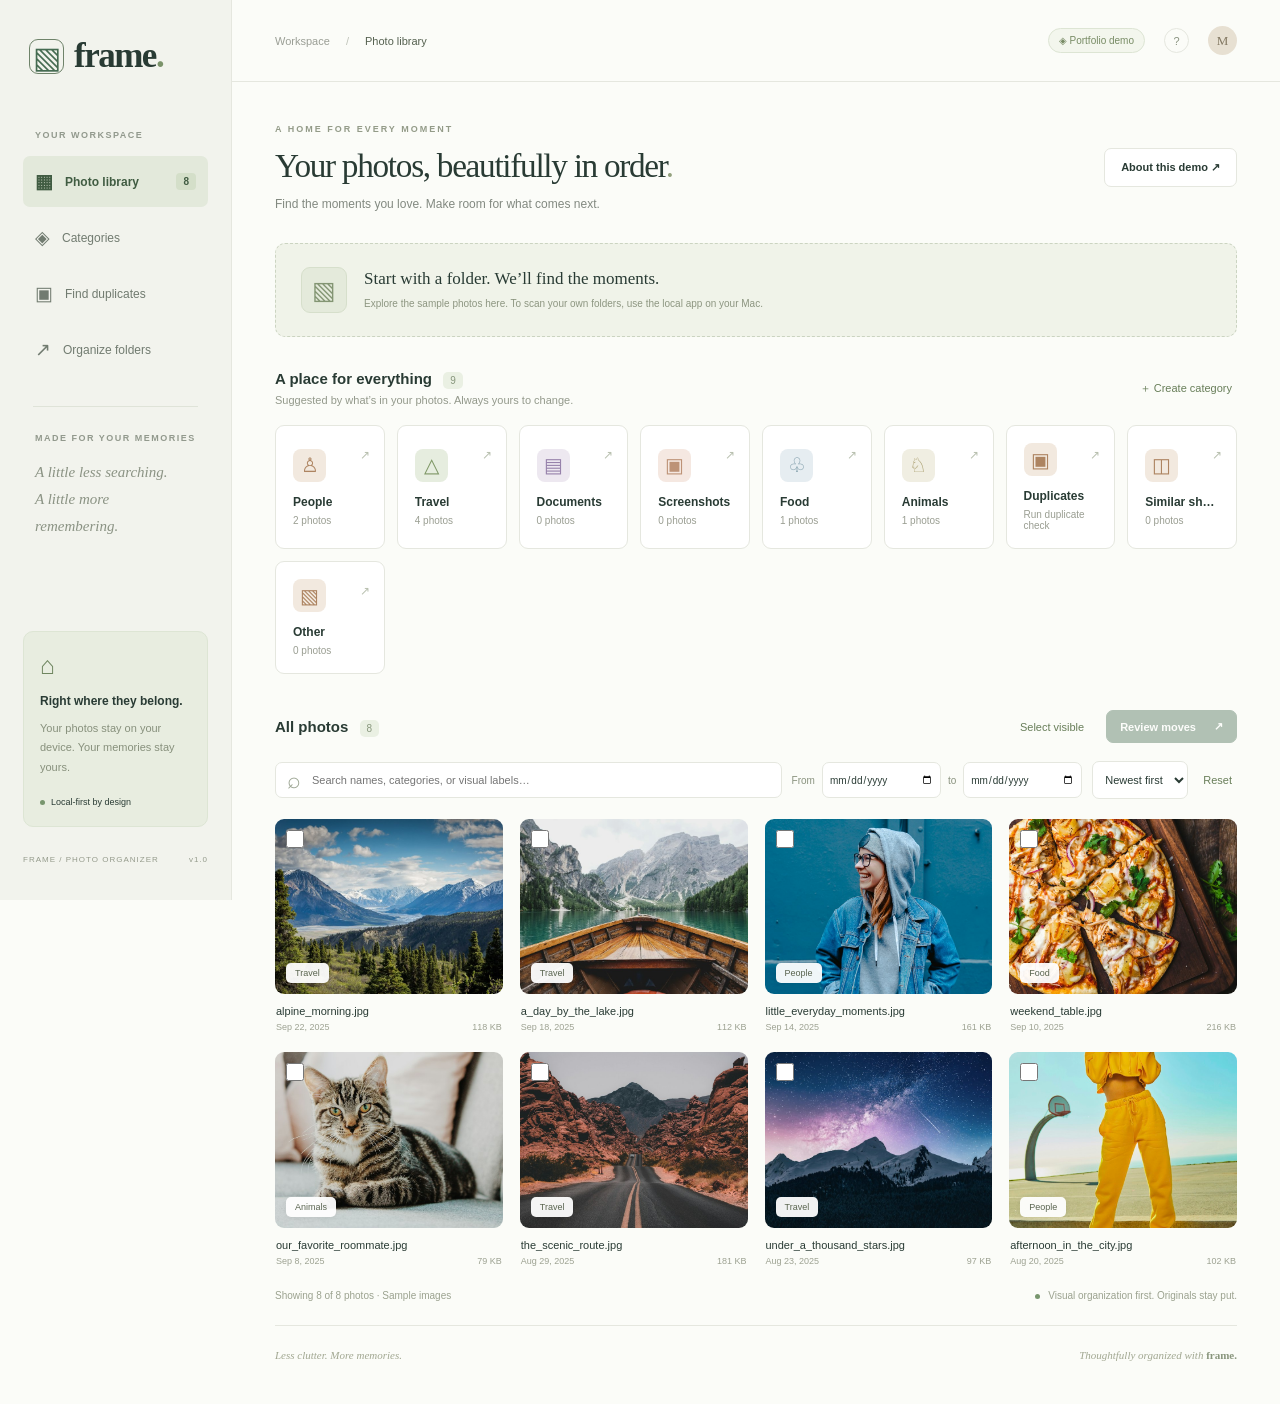
==== commit 2b3f3d00: "Restore the interactive Frame demo as the homepage" ====
--- a/index.html
+++ b/index.html
@@ -1,34 +1,35 @@
 <!doctype html>
-<html lang="en">
-<head>
-<meta charset="utf-8">
-<meta name="viewport" content="width=device-width, initial-scale=1">
-<meta name="description" content="Download Frame for Windows or Mac, or explore the interactive photo organizer demo.">
-<title>Download Frame — Photo Organizer</title>
-<link rel="icon" href="assets/icon.svg">
-<link rel="stylesheet" href="download.css">
-</head>
+<html lang="en"><head><meta charset="utf-8"><meta name="viewport" content="width=device-width,initial-scale=1"><meta name="description" content="Frame — a little order for a lifetime of photos. A private, local-first photo organizer."><title>Frame — Your photos, beautifully in order</title><link rel="icon" href="assets/icon.svg"><link rel="stylesheet" href="style.css?v=20261105"><script src="browser-analysis.js?v=20261105e" defer></script><script src="app.js?v=20261105e" defer></script></head>
 <body>
-<header><a class="brand" href="./">Frame<span>.</span></a><a href="demo.html?demo=1">Try the interactive demo →</a></header>
+<aside class="sidebar">
+<a class="brand" href="./" aria-label="Frame home"><span class="logo">▧</span> frame<span class="brand-dot">.</span></a>
+<div class="workspace-label">YOUR WORKSPACE</div>
+<button class="nav-item active" id="libraryNav"><span>▦</span> Photo library <span class="nav-count" id="navCount">0</span></button>
+<button class="nav-item" id="categoryNav"><span>◈</span> Categories</button>
+<button class="nav-item" id="duplicatesNav"><span>▣</span> Find duplicates</button>
+<button class="nav-item" id="movesNav"><span>↗</span> Organize folders</button>
+<div class="sidebar-divider"></div>
+<div class="workspace-label">MADE FOR YOUR MEMORIES</div>
+<p class="sidebar-copy">A little less searching.<br>A little more remembering.</p>
+<div class="privacy-card"><span class="privacy-icon">⌂</span><strong>Right where they belong.</strong><p>Your photos stay on your device. Your memories stay yours.</p><span class="privacy-status"><i></i> Local-first by design</span></div>
+<div class="sidebar-bottom">FRAME / PHOTO ORGANIZER <span>v1.0</span></div>
+</aside>
 <main>
-<h1>Download Frame</h1>
-<p class="intro">Organize your photos on your computer. Frame suggests groups and helps you review similar shots before you decide what to keep.</p>
-<p class="access" id="access">These preview downloads require a GitHub account with access to the private Frame repository. Each download is a ZIP containing the installer.</p>
-<div class="downloads">
-<section aria-labelledby="windows">
-<h2 id="windows">Windows</h2>
-<p>For x64 PCs. Includes People and Screenshots grouping, face matching, and similar-shot recommendations.</p>
-<a class="download" aria-describedby="access" href="https://github.com/ommanish/frame-photo-organizer/actions/runs/45512148625/artifacts/14975779148">Download Windows preview</a>
-<p>Extract the ZIP and open <code>Frame-Windows-x64-Setup.exe</code>. Then open Frame Preview from the Start menu. This preview installer is unsigned.</p>
-</section>
-<section aria-labelledby="mac">
-<h2 id="mac">macOS</h2>
-<p>For Apple Silicon Macs running macOS 14 or later.</p>
-<a class="download" aria-describedby="access" href="https://github.com/ommanish/frame-photo-organizer/actions/runs/45512475048/artifacts/14976037148">Download Mac preview</a>
-<p>Extract the ZIP and open <code>Frame-macOS-Apple-Silicon.pkg</code>. Then open Frame Preview from Applications. This preview installer is not notarized.</p>
-</section>
-</div>
-<p class="demo">Want to look around first? <a href="demo.html?demo=1">Explore Frame with sample photos</a>.</p>
-</main>
-</body>
-</html>
+<header class="topbar"><span>Workspace <span class="crumb">/</span> <b>Photo library</b></span><div class="topbar-right"><span id="modeBadge" class="mode-badge">Connecting…</span><button class="icon-button" id="helpButton" aria-label="How Frame works">?</button><span class="avatar">M</span></div></header>
+<div class="content">
+<section class="page-heading"><div><div class="eyebrow">A HOME FOR EVERY MOMENT</div><h1>Your photos, beautifully in order<span>.</span></h1><p>Find the moments you love. Make room for what comes next.</p></div><button id="demoButton" class="button secondary">Explore demo <span>↗</span></button></section>
+<section class="import-panel"><div class="import-icon">▧</div><div class="import-copy"><h2>Start with a folder. We’ll find the moments.</h2><p id="importHint">Choose a folder on your Mac or a connected drive. Nothing is moved.</p></div><form id="scanForm"><label class="sr-only" for="folderPath">Folder path</label><input id="folderPath" autocomplete="off" placeholder="/Volumes/My Drive/Photos" required><button class="button secondary" id="chooseFolder" type="button" hidden>Choose folder…</button><button class="button secondary" id="compatFolder" type="button" hidden>Try another folder picker</button><input id="browserFolder" type="file" webkitdirectory multiple hidden><button class="button primary" id="scanButton" type="submit">Scan folder <span>→</span></button></form></section>
+<div id="scanStatus" class="scan-status" hidden role="status"></div>
+<div class="section-title"><div><h2>A place for everything <span id="categoryTotal"></span></h2><p>Suggested by what’s in your photos. Always yours to change.</p></div><button class="text-button" id="newCategory">＋ Create category</button></div>
+<section id="categoryCards" class="category-cards" aria-label="Photo categories"></section>
+<section class="library-section"><div class="library-heading"><h2 id="libraryTitle">All photos <span id="photoCount">0</span></h2><div class="library-tools"><button class="text-button" id="selectVisible">Select visible</button><button class="button primary small" id="reviewButton" disabled>Review moves <span>↗</span></button></div></div>
+<div class="filters"><div class="search-wrap"><span>⌕</span><input id="search" type="search" placeholder="Search names, categories, or visual labels…" aria-label="Search photos"></div><div class="date-group"><label for="fromDate">From</label><input id="fromDate" type="date" aria-label="Start date"><label for="toDate">to</label><input id="toDate" type="date" aria-label="End date"></div><select id="sort" aria-label="Sort photos"><option value="new">Newest first</option><option value="old">Oldest first</option><option value="name">Name A–Z</option></select><button class="text-button" id="clearFilters">Reset</button></div>
+<div id="selectionBar" class="selection-bar" hidden><strong id="selectionText"></strong><button class="text-button" id="assignCategory">Add to category</button><button class="text-button" id="replaceCategory">Change categories</button><button class="text-button" id="reviewDeletion">Review for deletion…</button><button class="text-button" id="clearSelection">Clear selection</button></div>
+<div id="photoGrid" class="photo-grid"></div><div id="emptyState" class="empty-state"><div>▧</div><h3>Your memories start here</h3><p>Scan a photo folder, or explore the sample library to see Frame in action.</p><button class="button secondary" id="emptyDemo">Explore sample library →</button></div>
+<button id="loadMore" class="button secondary load-more" hidden>Show more photos</button>
+<div class="library-footer"><span id="resultCount">No photos yet</span><span><i></i> Visual organization first. Originals stay put.</span></div></section>
+<footer class="page-footer"><span>Less clutter. More memories.</span><span>Thoughtfully organized with <b>frame.</b></span></footer>
+</div></main>
+<dialog id="modal"><div class="modal-heading"><h2 id="modalTitle"></h2><button class="icon-button" id="closeModal" aria-label="Close dialog">×</button></div><div id="modalBody"></div><div class="modal-actions" id="modalActions"></div></dialog>
+<div id="toast" role="status" hidden></div>
+</body></html>
--- a/style.css
+++ b/style.css
@@ -0,0 +1,3 @@
+:root{--ink:#293b34;--muted:#828980;--green:#456b51;--pale:#eef2e8;--line:#e5e7df;--paper:#fbfcf8;--white:#fff;--serif:Georgia,'Times New Roman',serif}*{box-sizing:border-box}body{margin:0;background:var(--paper);color:var(--ink);font:14px -apple-system,BlinkMacSystemFont,'Segoe UI',sans-serif}button,input,select{font:inherit}button,a,input,select{outline-offset:4px}button{cursor:pointer}button:disabled{opacity:.4;cursor:not-allowed}a{color:inherit;text-decoration:none}button{color:inherit}button,input,select{border-radius:7px}input,select{border:1px solid var(--line);background:white;color:var(--ink);padding:11px 12px;min-width:0}button{border:0;background:none}button:hover:not(:disabled){filter:brightness(.96)}.sidebar{position:fixed;inset:0 auto 0 0;width:232px;background:#f2f3ed;border-right:1px solid var(--line);padding:36px 23px;display:flex;flex-direction:column}.brand{font-family:var(--serif);font-size:35px;font-weight:bold;display:flex;align-items:center;letter-spacing:-1.5px;gap:10px;margin:0 6px 54px}.brand-dot{color:#7b936a;margin-left:-10px}.logo{font:30px Georgia;display:grid;place-items:center;width:35px;height:35px;border:1px solid #6f836a;border-radius:9px;color:var(--green)}.workspace-label{font-size:9px;letter-spacing:1.5px;color:#92998d;font-weight:600;margin:0 12px 16px}.nav-item{display:flex;align-items:center;text-align:left;gap:12px;padding:14px 12px;margin-bottom:5px;font-size:12px;width:100%;color:#717b70}.nav-item>span:first-child{font-size:19px}.nav-item.active{background:#e3e9db;color:#405c42;font-weight:600}.nav-count{margin-left:auto;font-size:10px;background:#d4dfc9;padding:3px 7px;border-radius:4px}.sidebar-divider{border-top:1px solid #dfe3d8;margin:26px 10px}.sidebar-copy{font:italic 15px/1.8 var(--serif);color:#8b9384;margin:0 12px}.privacy-card{margin-top:auto;background:#e8ede0;border:1px solid #dde5d4;padding:19px 16px;border-radius:10px}.privacy-icon{display:block;font-size:25px;color:#6f8660;margin-bottom:12px}.privacy-card strong{font-size:12px}.privacy-card p{font-size:11px;line-height:1.8;color:#87907c}.privacy-status{font-size:9px;display:flex;align-items:center;gap:6px;margin-top:19px}.privacy-status i,.library-footer i{width:5px;height:5px;border-radius:50%;background:#78966e;display:inline-block}.sidebar-bottom{margin-top:28px;font-size:8px;letter-spacing:1px;color:#959b8c;display:flex;justify-content:space-between}main{margin-left:232px}.topbar{height:82px;border-bottom:1px solid var(--line);display:flex;align-items:center;justify-content:space-between;padding:0 43px;font-size:11px;color:#9a9e95}.topbar b{font-weight:500;color:#54604f}.crumb{margin:0 13px;color:#bfc3b9}.topbar-right{display:flex;gap:19px;align-items:center}.mode-badge{border:1px solid #dde5d4;background:#f3f6ed;color:#778b64;padding:6px 10px;border-radius:20px;font-size:10px}.avatar{width:29px;height:29px;border-radius:50%;background:#e7e0d2;display:grid;place-items:center;color:#827761;font:13px var(--serif)}.icon-button{border:1px solid var(--line);border-radius:50%;width:25px;height:25px;color:#8a9380}.content{max-width:1510px;margin:auto;padding:42px 43px 20px}.page-heading{display:flex;justify-content:space-between;align-items:center;gap:20px;margin-bottom:32px}.eyebrow{font-size:9px;letter-spacing:2px;color:#939b88;font-weight:600}h1{font:normal clamp(26px,2.6vw,39px)/1.18 var(--serif);letter-spacing:-1.3px;margin:12px 0}h1 span{color:#93a17e}.page-heading p{font-size:12px;color:var(--muted);margin:0}.button{padding:12px 16px;display:inline-flex;align-items:center;justify-content:center;gap:18px;font-size:11px;font-weight:600;white-space:nowrap}.primary{background:var(--green);color:#fff;border:1px solid var(--green)}.secondary{background:white;border:1px solid var(--line)}.small{padding:9px 13px}.import-panel{padding:23px 25px;border:1px dashed #cbd4c1;background:#f0f3e9;border-radius:10px;display:flex;align-items:center;gap:17px}.import-icon{font-size:25px;color:#839573;background:#e4eadb;border:1px solid #d6dfcb;border-radius:9px;min-width:46px;height:46px;display:grid;place-items:center}.import-copy{flex:1}.import-copy h2{font:normal 17px var(--serif);margin:0 0 7px}.import-copy p{font-size:10px;color:#8d9681;margin:0;line-height:1.6}#scanForm{display:flex;gap:8px;flex:1;max-width:430px}#folderPath{width:100%;font-size:11px;background:#fafcf6}.section-title{display:flex;justify-content:space-between;align-items:center;margin:33px 0 19px}h2{font-size:15px;font-weight:600;margin:0}.section-title h2 span,.library-heading h2 span{font:10px -apple-system,sans-serif;color:#87967c;background:#eaf0e3;border-radius:5px;padding:3px 7px;margin-left:7px}.section-title p{font-size:11px;color:#93998b;margin:7px 0 0}.text-button{font-size:11px;color:#687e59;padding:8px 5px;white-space:nowrap}.category-cards{display:grid;grid-template-columns:repeat(8,minmax(0,1fr));gap:12px}.category-card{border:1px solid var(--line);background:#fff;padding:17px;text-align:left;border-radius:9px;min-height:112px;position:relative}.category-card.active{border-color:#7a9270;background:#f0f4e9;box-shadow:0 0 0 1px #7a927022}.cat-icon{display:grid;place-items:center;background:#f2e9df;color:#ad8461;width:33px;height:33px;border-radius:8px;font:20px var(--serif);margin-bottom:13px}.category-card:nth-child(2) .cat-icon{background:#e6eddf;color:#7d9664}.category-card:nth-child(3) .cat-icon{background:#ede8f0;color:#9782ab}.category-card:nth-child(4) .cat-icon{background:#f5e8e1;color:#bd9377}.category-card:nth-child(5) .cat-icon{background:#e6edf1;color:#7c9aa7}.category-card:nth-child(6) .cat-icon{background:#f0eee2;color:#a69b69}.cat-name{display:block;font-size:12px;font-weight:600;overflow:hidden;text-overflow:ellipsis;white-space:nowrap}.cat-count{display:block;font-size:10px;color:#9a9e92;margin-top:6px}.cat-arrow{position:absolute;right:14px;top:22px;color:#b8c0af;font-size:12px}.library-section{margin-top:36px}.library-heading{display:flex;align-items:center;justify-content:space-between;margin-bottom:18px}.library-tools{display:flex;align-items:center;gap:17px}.filters{display:flex;gap:10px;margin-bottom:20px;align-items:center}.search-wrap{display:flex;align-items:center;position:relative;flex:1;min-width:150px}.search-wrap span{position:absolute;left:12px;font-size:23px;color:#9da694}.search-wrap input{width:100%;padding-left:36px;font-size:11px}.date-group{display:flex;align-items:center;gap:7px;color:#89927e;font-size:10px}.date-group input{font-size:10px;padding:10px 6px;width:119px}select{font-size:11px;max-width:170px;padding:11px 8px}.photo-grid{display:grid;grid-template-columns:repeat(4,minmax(0,1fr));gap:20px 17px}.photo-card{min-width:0}.photo-image{position:relative;border-radius:9px;overflow:hidden;aspect-ratio:1.3;background:#e8eadd}.photo-image img{width:100%;height:100%;object-fit:cover;transition:transform .35s}.photo-card:hover img{transform:scale(1.035)}.photo-card.selected .photo-image{outline:3px solid #6e8a58;outline-offset:2px}.photo-checkbox{position:absolute;top:11px;left:11px;width:18px;height:18px;accent-color:#4b6f4c;cursor:pointer;margin:0}.photo-open{position:absolute;inset:0;width:100%;height:100%;border-radius:0}.photo-checkbox{z-index:1}.photo-tag{position:absolute;bottom:11px;left:11px;background:#fffffff0;padding:5px 9px;border-radius:5px;font-size:9px;color:#59644f;pointer-events:none;box-shadow:0 1px 5px #0001}.photo-name{font-size:11px;font-weight:500;margin:11px 1px 5px;white-space:nowrap;overflow:hidden;text-overflow:ellipsis}.photo-meta{display:flex;justify-content:space-between;font-size:9px;color:#9da292;gap:8px;margin:0 1px}.library-footer{display:flex;justify-content:space-between;padding:24px 0;border-bottom:1px solid var(--line);font-size:10px;color:#9ba28f}.library-footer i{margin-right:5px}.page-footer{display:flex;justify-content:space-between;font:italic 11px var(--serif);color:#a1a791;padding:23px 0}.page-footer b{font-style:normal;color:#88957c}.selection-bar{display:flex;align-items:center;gap:18px;background:#e7eedf;padding:8px 14px;border-radius:7px;margin:0 0 18px;font-size:12px}.empty-state{text-align:center;padding:60px 20px;border:1px dashed #d8dfce;border-radius:10px;color:#929b86}.empty-state>div{font-size:42px}.empty-state h3{font:24px var(--serif);color:#536b4c}.empty-state p{font-size:12px}.load-more{display:block;margin:24px auto 0}.scan-status{background:#e7eddf;padding:13px 18px;margin-top:14px;border-radius:7px;font-size:12px;line-height:1.6}.scan-status progress{width:100%;height:5px;accent-color:var(--green)}dialog{border:1px solid var(--line);border-radius:15px;width:min(700px,94vw);padding:26px;color:var(--ink);box-shadow:0 30px 100px #182b3433}dialog::backdrop{background:#23302b80;backdrop-filter:blur(4px)}.modal-heading{display:flex;align-items:center;justify-content:space-between;margin-bottom:20px}.modal-heading h2{font:25px var(--serif)}#modalBody{font-size:13px;line-height:1.7;max-height:65vh;overflow:auto}#modalBody input,#modalBody select{width:100%;margin:8px 0}#modalBody label{display:block;font-size:12px}#modalBody .detail-image{width:100%;max-height:43vh;object-fit:contain;background:#f2f3ec;border-radius:9px}.modal-actions{display:flex;justify-content:flex-end;gap:10px;margin-top:22px}.move-entry{padding:12px 0;border-bottom:1px solid var(--line);word-break:break-all;font-size:11px}.move-entry b{display:block}.note{background:#f0f3e9;padding:12px;border-radius:7px;color:#657359;font-size:12px}.detail-path{word-break:break-all;color:#839078;font-size:11px}#toast{position:fixed;bottom:25px;left:50%;transform:translateX(-50%);max-width:90vw;padding:14px 22px;border-radius:9px;background:#314e39;color:white;z-index:10;font-size:12px;box-shadow:0 5px 20px #0002}[hidden]{display:none!important}.sr-only{position:absolute;width:1px;height:1px;overflow:hidden;clip:rect(0,0,0,0)}@media(min-width:1600px){.photo-grid{grid-template-columns:repeat(5,minmax(0,1fr))}}@media(max-width:1200px){.sidebar{width:195px;padding:30px 15px}main{margin-left:195px}.content{padding:30px 26px}.topbar{padding:0 26px}.import-panel{flex-wrap:wrap}#scanForm{max-width:none;flex-basis:100%}.category-cards{grid-template-columns:repeat(3,minmax(0,1fr))}.category-card{min-height:94px}.cat-icon{float:left;margin:0 12px 0 0}.cat-arrow{display:none}.cat-name{margin-top:3px}.photo-grid{grid-template-columns:repeat(3,minmax(0,1fr))}.filters{flex-wrap:wrap}.search-wrap{flex-basis:100%}}@media(max-width:760px){.sidebar{display:none}main{margin-left:0}.content{padding:25px 18px}.topbar{height:62px;padding:0 18px}.page-heading{align-items:flex-start}.page-heading>.button{display:none}h1{font-size:30px;max-width:340px}.category-cards{gap:8px}.category-card{padding:12px}.cat-icon{float:none;margin-bottom:8px;width:27px;height:27px;font-size:17px}.cat-name{font-size:11px}.photo-grid{grid-template-columns:repeat(2,minmax(0,1fr));gap:18px 12px}.import-panel{padding:17px}.import-copy h2{font-size:16px}.import-icon{display:none}.section-title p{max-width:220px;line-height:1.6}.section-title{gap:8px}.section-title h2{font-size:14px}.date-group input{width:112px}.filters select{flex:1}.library-tools{gap:7px}.library-tools .text-button{font-size:10px}.library-footer{gap:15px;font-size:9px;line-height:1.6}.selection-bar{flex-wrap:wrap;gap:8px}.page-footer{font-size:10px}.topbar-right{gap:10px}}
+
+.duplicate-group{display:grid;grid-template-columns:repeat(auto-fit,minmax(150px,1fr));gap:12px;border-bottom:1px solid var(--line);padding-bottom:18px}.duplicate-group img{width:100%;height:140px;object-fit:cover;border-radius:8px}.duplicate-group p{margin:4px 0;overflow-wrap:anywhere}.duplicate-group input{width:auto!important;margin-right:6px!important}.duplicate-group label{display:flex!important;align-items:center}
